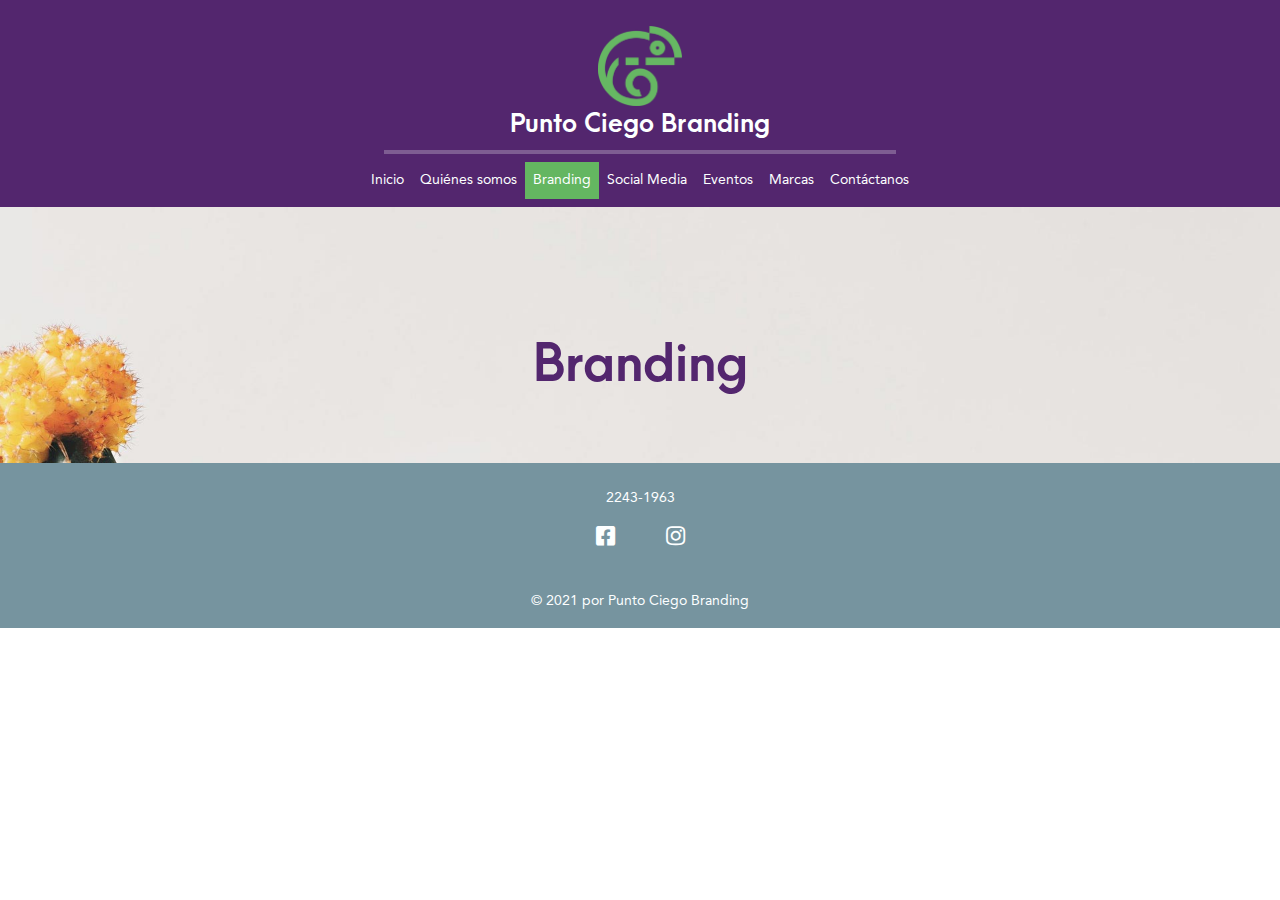
==== branding.html @ 0383263a "Add files via upload" ====
<!doctype html>
<html>
<head>
<meta charset="utf-8">
<title>Branding - Punto Ciego Branding</title>
<link href="css/bootstrap.min.css" rel="stylesheet">
<link href="css/bootstrap-custom.css" rel="stylesheet">
<link href="https://cdnjs.cloudflare.com/ajax/libs/font-awesome/5.12.1/css/all.min.css" rel="stylesheet">
<link href="css/animate.css" rel="stylesheet">
<link href="css/jquery.fancybox.min.css" rel="stylesheet">
<link href="css/style.css" rel="stylesheet">
</head>

<body>
	
	<header class="header-area">
		<a href="index.html"><img src="img/Logo punto ciego PNG transparente.png" alt="Logo Punto Ciego"></a>
		<h1>Punto Ciego Branding</h1>
		<hr class="line">
    <!-- Navigation -->
	<nav class="navbar navbar-expand-lg">
			<div class="container">
			  <button class="navbar-toggler" type="button" data-bs-toggle="collapse" data-bs-target="#navbar" aria-controls="navbar" aria-expanded="false" aria-label="Toggle navigation">
				<span class="navbar-toggler-icon"></span>
			  </button>

			  <div class="collapse navbar-collapse" id="navbar">
				<ul class="navbar-nav ms-auto">
				  <li class="nav-item">
					<a class="nav-link" href="index.html">Inicio</a>
				  </li>
				  <li class="nav-item">
					<a class="nav-link" href="quienessomos.html">Quiénes somos</a>
				  </li>
				  <li class="nav-item active">
					<a class="nav-link active" href="branding.html">Branding</a>
				  </li>
					<li class="nav-item">
					<a class="nav-link" href="socialmedia.html">Social Media</a>
				  </li>
					<li class="nav-item">
					<a class="nav-link" href="eventos.html">Eventos</a>
				  </li>
					<li class="nav-item">
					<a class="nav-link" href="marcas.html">Marcas</a>
				  </li>

				  <li class="nav-item">
					<a class="nav-link" href="contacto.html">Contáctanos</a>
				  </li>
				</ul>
			  </div>
			</div>
		</nav>
	</header>
	
	<section id="hero">
		<div class="container">
			<h1 class="titulo1">Branding</h1>		
		</div>
	</section>
	
	<footer>
		<div class="container">
		<div class="row">
					
			<article class="col-lg-12 col-sm-12 col-12" id="redes">
				<p>2243-1963</p>
				<ul class="list-icon list-unstyled">
					<li><a href="https://facebook.com" target="_blank"><i class="fab fa-facebook-square"></i></a></li>
					<li><a href="https://www.instagram.com/?hl=es-la" target="_blank"><i class="fab fa-instagram"></i></a></li>
				</ul>
				<p>&copy; 2021 por Punto Ciego Branding</p>
			</article>
			
		</div>
		</div>	
	</footer>	
	
	<script src="js/jquery.min.js"></script>
	<script src="js/bootstrap.min.js"></script>
	<script src="js/jquery.fancybox.min.js"></script>
	<script src="js/wow.min.js"></script>
	<script>
		new WOW().init();
  	</script>
	
</body>
</html>
---- css/style.css ----
@font-face {
    font-family: 'AvenirStd';
    src: url("../fonts/AvenirLTStd-Roman.otf") format('OpenType');
}

@font-face {
    font-family: 'Arca';
    src: url("../fonts/ArcaMajora3-Bold.otf") format('OpenType');
}

@font-face {
    font-family: 'ltc';
    src: url("../fonts/ltc-twentieth-century-w00.ttf") format('TrueType');
}

:root{
	--color-morado:#53266E;
	--color-blanco:#FDFFFF;
	--color-negro:#020402;
	--color-verde:#64B661;
	--color-azul:#76949F;
}

body{
	color:var(--color-negro);
	font-family: 'AvenirStd';
	font-size: 14px;
}

.titulo1{
	font-family: 'Arca';
	color: var(--color-morado);
	font-size: 40px;
	text-align: center;	
}

.titulo2{
	font-family: 'Arca';
	color: var(--color-blanco);
}

.titulo3{
	font-family: 'Arca';
	color: var(--color-blanco);
	font-size: 16px;
}

.titulo4{
	color: var(--color-verde);
	font-family: 'Arca';
}


header{
	background-color: var(--color-morado);
	color: var(--color-blanco);
	text-align: center;
	padding: 2% 0 0 0;
}

header h1{
	font-size: 25px;
	padding: 3px 0;
	font-family: 'Arca';
}

hr{
	margin: 0 30%;
	border: 2px solid;
}

.navbar{
    z-index: 2;
    width: 100%;
    text-align: center;
	background-color: var(--color-morado);
}

.navbar ul{
	width: auto;
    float: none;
    display: flex;
    margin: 0 auto;
}

.nav-link{
	color: var(--color-blanco);
}

.nav-link:hover{
	background-color: var(--color-azul);
	color: var(--color-blanco);
}

nav .active{
	background-color: var(--color-verde);
}

header img{
	height: 80px;
}

#intro{
	padding: 1% 0;
	text-align: center;
	color: var(--color-negro);
}

#intro h2{
	color: var(--color-verde);
	margin: 35% 20% 0 20%;
	font-family: 'Arca';
}

#intro p{
	margin: 5% 20% 0 20%;
}


#hero{
	background-image: url("../img/full-2.jpg");
	background-position: top center;
	background-size: cover;
	padding: 10% 0;
	color:var(--color-moradoo);
	height: 200px;
}

#hero h1,
#hero-slides h1{
	font-size: 50px;
	margin-bottom: 20px;
	font-weight: 300;
	color:var(--color-morado);
}
#hero h3,
#hero-slides h3{
	font-size: 24px;
	margin-bottom: 40px;
	font-weight: 300;
	color:var(--color-morado);
}

#hero .btn-light,
#hero-slides .btn-light{
	background-color: transparent;
	border: 2px solid #939393;
	padding: 10px 20px;
	text-transform: uppercase;
	color: var(--color-morado);
	font-size: 14px;
	font-weight: 700;
	margin-bottom: 180px;
}
#hero .btn-light:hover,
#hero-slides .btn-light:hover{
	background-color: var(--color-morado);
	color: var(--color-blanco);
	border-color: var(--color-morado);
}

#mision{
	padding: 5% 0;
	text-align: center;
	color: var(--color-blanco);
	background-color: var(--color-morado);
}

#mision h2{
	margin: 35% 20% 0 20%;
}

#mision p{
	margin: 5% 20% 0 20%;
}

#vision{
	padding: 1% 0;
	text-align: center;
	color: var(--color-blanco);
	background-color: var(--color-morado);
}

#vision h2{
	margin: 35% 20% 0 20%;
}

#vision p{
	margin: 5% 20% 0 20%;
}

#servicios{
	padding: 10% 0;
	text-align: center;
	color: var(--color-blanco);
	background-color: var(--color-morado);
}

#servicios p{
	padding: 0 0 30px 0;
}

#servicios .titulo3{
	padding: 25px 0 0 0;
}

#contacto{
	padding: 5% 0;
	text-align:left;
	color: var(--color-blanco);
	background-color: var(--color-morado);
}

.lista-contacto i{
	width: 50px;
	height: 50px;
	line-height: 50px;
	border-radius: 100%;
	color: var(--color-morado);
	text-align: center;
	display: inline-block;
	background-color: var(--color-blanco);
	font-size: 22px;
	margin-right: 10px;
	margin-bottom: 15px;
}

#contacto .btn{
	background-color: var(--color-verde);
}

footer{
	padding: 2% 0 0 0;
	text-align:center;
	color: var(--color-blanco);
	background-color: var(--color-azul);
}

footer ul{
	display: inline-flex;
}

footer li{
	margin: 0 10px;
}

footer i{
	width: 50px;
	height: 50px;
	line-height: 50px;
	color: var(--color-blanco);
	text-align: center;
	display: inline-block;
	font-size: 22px;
}

#quienes{
	padding: 5% 0;
}
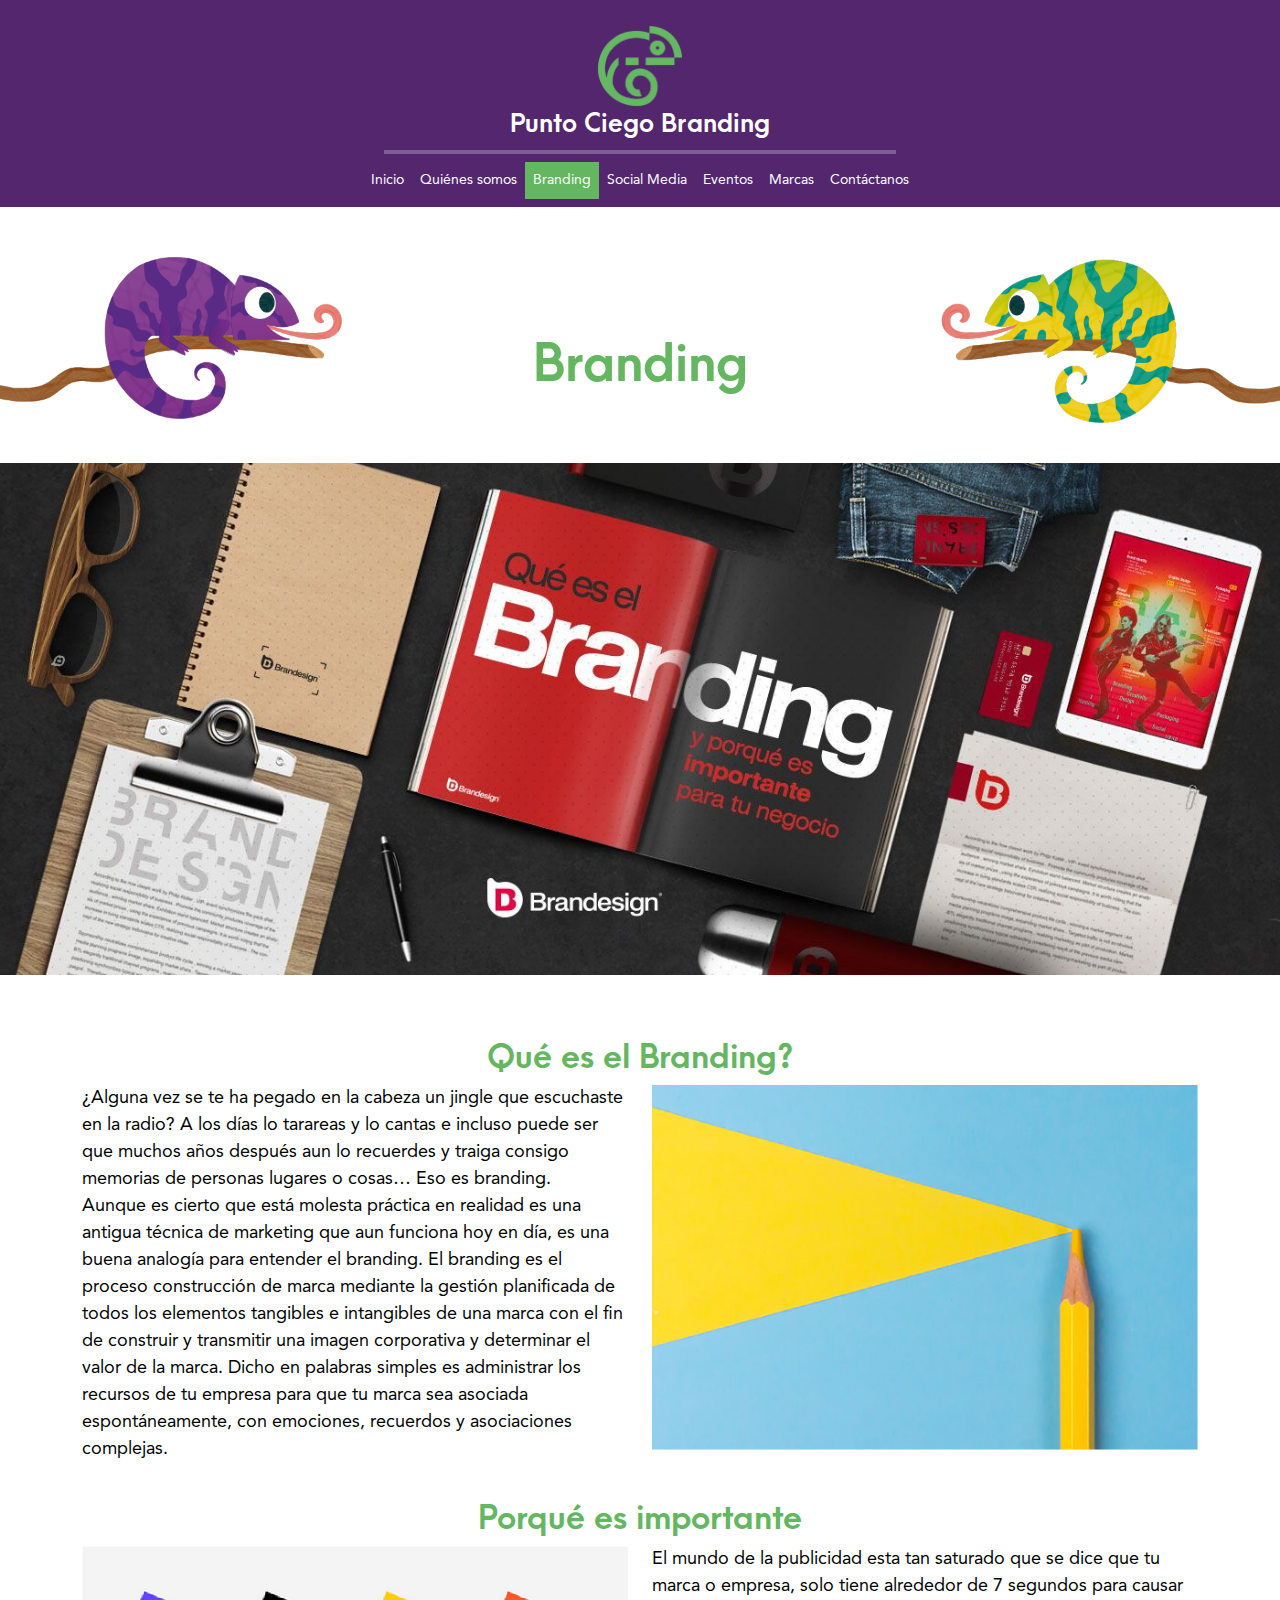
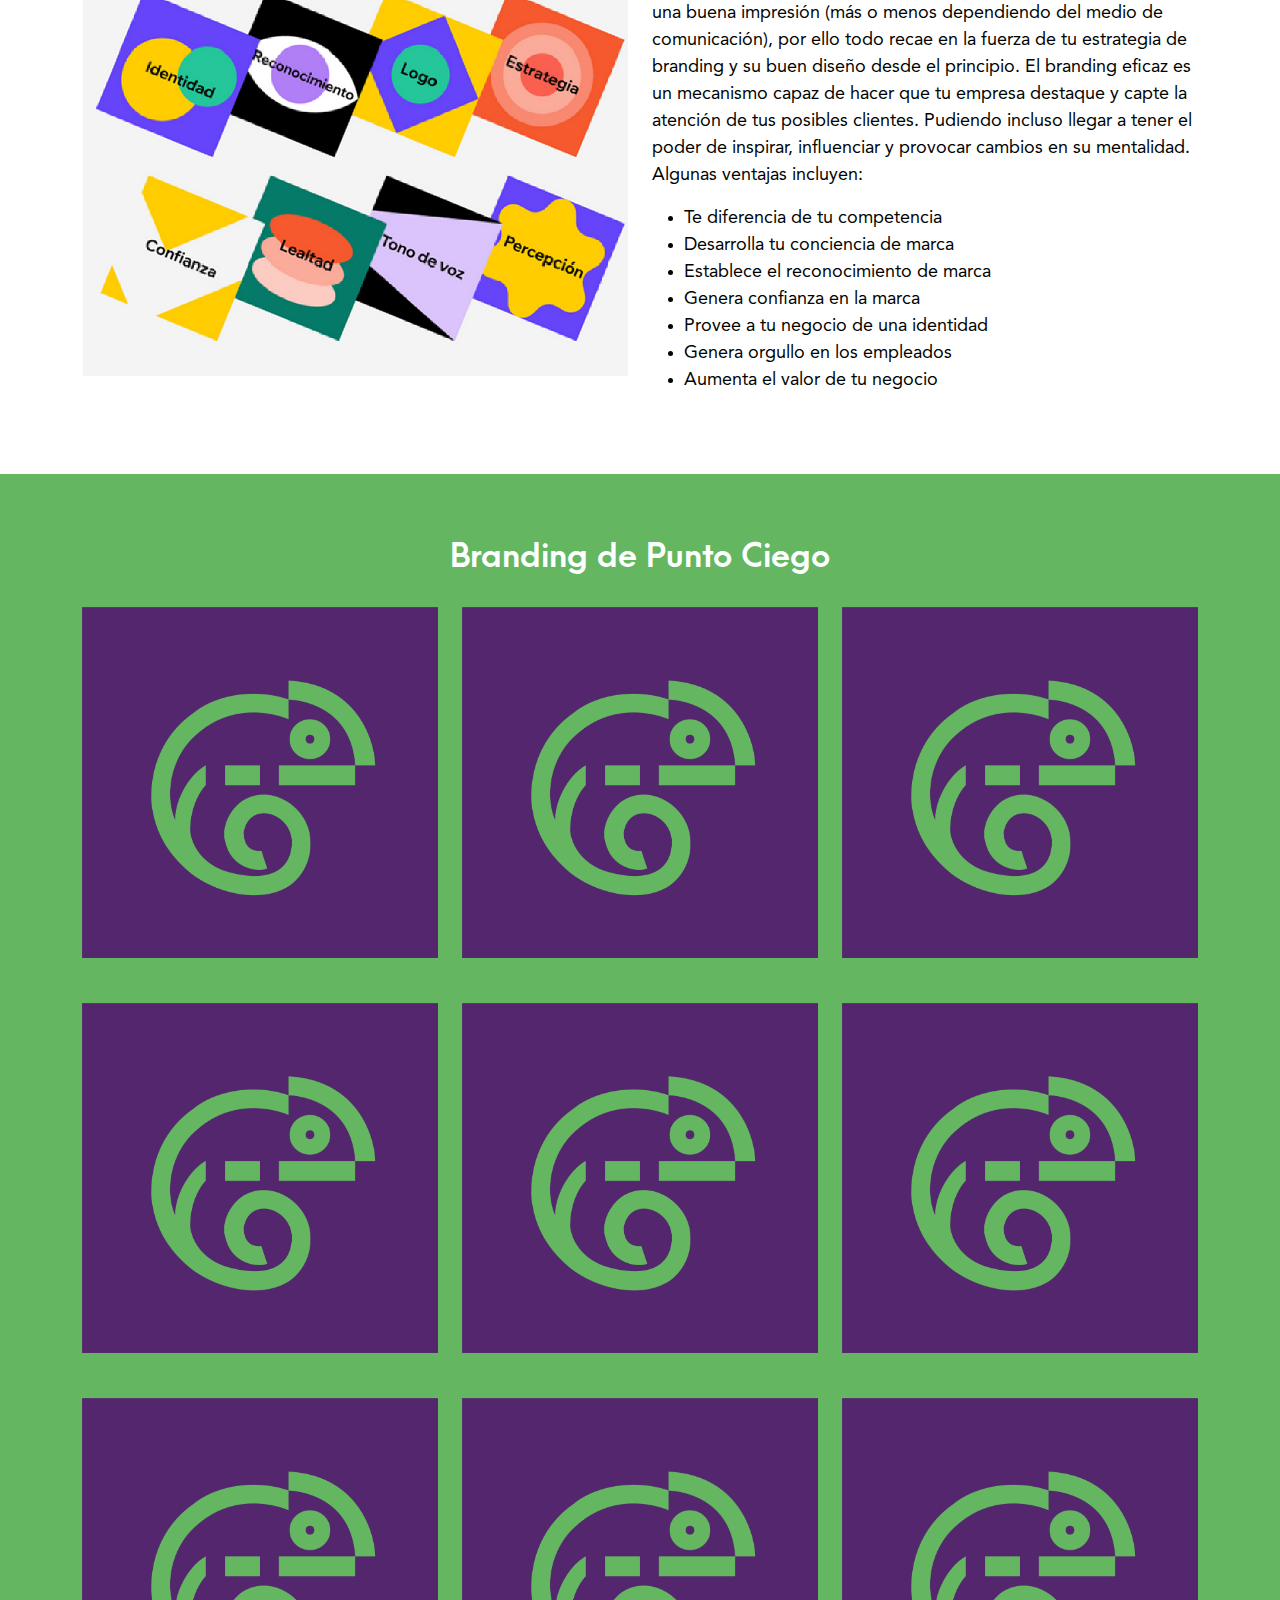
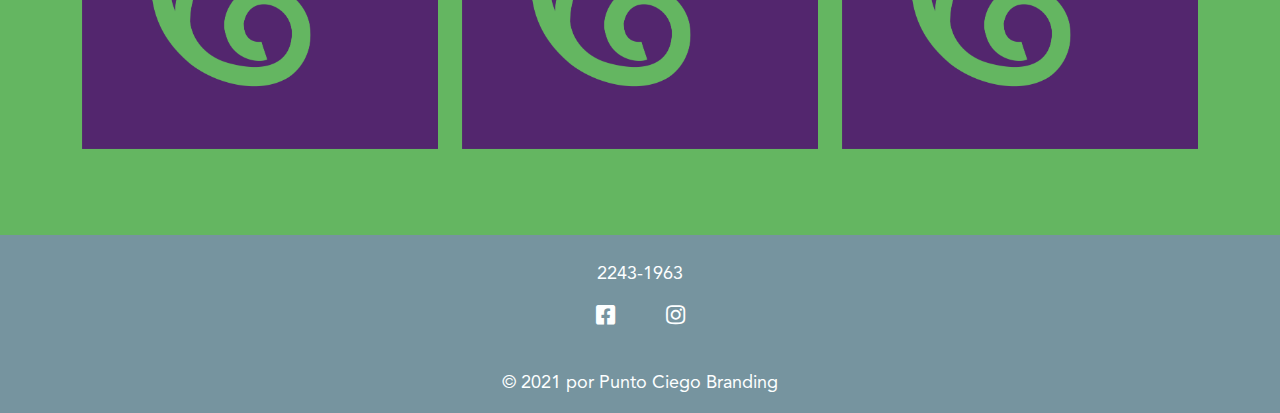
==== commit 466baa37: "Add files via upload" ====
--- a/branding.html
+++ b/branding.html
@@ -21,7 +21,7 @@
 	<nav class="navbar navbar-expand-lg">
 			<div class="container">
 			  <button class="navbar-toggler" type="button" data-bs-toggle="collapse" data-bs-target="#navbar" aria-controls="navbar" aria-expanded="false" aria-label="Toggle navigation">
-				<span class="navbar-toggler-icon"></span>
+				<span class="navbar-toggler-icon navbar-dark"></span>
 			  </button>
 
 			  <div class="collapse navbar-collapse" id="navbar">
@@ -60,6 +60,98 @@
 		</div>
 	</section>
 	
+	<section id="hero5">		
+	</section>
+	
+	<section id="branding">
+		<div class="container">
+			<h2 class="titulo2">Qué es el Branding?</h2>
+				<div class="row">
+				<article class="col-lg-6 col-sm-6 col-12">
+					<p>¿Alguna vez se te ha pegado en la cabeza un jingle que escuchaste en la radio? A los días lo tarareas y lo cantas e incluso puede ser que muchos años después aun lo recuerdes y traiga consigo memorias de personas lugares o cosas… Eso es branding.
+					<br>
+					Aunque es cierto que está molesta práctica en realidad es una antigua técnica de marketing que aun funciona hoy en día, es una buena analogía para entender el branding. El branding es el proceso construcción de marca mediante la gestión planificada de todos los elementos tangibles e intangibles de una marca con el fin de construir y transmitir una imagen corporativa y determinar el valor de la marca. Dicho en palabras simples es administrar los recursos de tu empresa para que tu marca sea asociada espontáneamente, con emociones, recuerdos y asociaciones complejas.
+					</p>
+				</article>
+					
+				<article class="col-lg-6 col-sm-6 col-12">
+					<img src="img/lapizamarillo-12.png" alt="lapiz" class="img-fluid">
+				</article>
+			</div>
+		</div>
+		
+		<div class="container">
+			<br>
+			<h2 class="titulo2">Porqué es importante</h2>
+				<div class="row">
+					
+				<article class="col-lg-6 col-sm-6 col-12">
+					<img src="img/caracteristicas  branding-13.png" alt="caracteristicasbranding" class="img-fluid">
+				</article>
+					
+				<article class="col-lg-6 col-sm-6 col-12">
+					<p>El mundo de la publicidad esta tan saturado que se dice que tu marca o empresa, solo tiene alrededor de 7 segundos para causar una buena impresión (más o menos dependiendo del medio de comunicación), por ello todo recae en la fuerza de tu estrategia de branding y su buen diseño desde el principio. El branding eficaz es un mecanismo capaz de hacer que tu empresa destaque y capte la atención de tus posibles clientes. Pudiendo incluso llegar a tener el poder de inspirar, influenciar y provocar cambios en su mentalidad. Algunas ventajas incluyen:
+					<br>
+					<ul>
+						<li>Te diferencia de tu competencia </li>
+						<li>Desarrolla tu conciencia de marca</li>
+						<li>Establece el reconocimiento de marca</li>
+						<li>Genera confianza en la marca </li>
+						<li>Provee a tu negocio de una identidad</li>
+						<li>Genera orgullo en los empleados</li>
+						<li>Aumenta el valor de tu negocio</li>					
+					</ul>
+					</p>
+				</article>				
+			</div>
+		</div>	
+	</section>
+	
+	<section id="brandingejemplos">
+		<div class="container">
+			<h2 class="titulo2">Branding de Punto Ciego</h2>
+			<div class="row">
+				<article class="col-lg-4 col-sm-4 col-12">
+					<img src="img/Logo Punto  VECTOR.png" class="img-fluid" alt="logo1">
+				</article>
+				<article class="col-lg-4 col-sm-4 col-12">
+					<img src="img/Logo Punto  VECTOR.png" class="img-fluid" alt="logo1">
+				</article>
+				<article class="col-lg-4 col-sm-4 col-12">
+					<img src="img/Logo Punto  VECTOR.png" class="img-fluid" alt="logo1">
+				</article>
+			</div>
+			</div>
+			
+			<div class="container">
+			<div class="row">
+				<article class="col-lg-4 col-sm-4 col-12">
+					<img src="img/Logo Punto  VECTOR.png" class="img-fluid" alt="logo1">
+				</article>
+				<article class="col-lg-4 col-sm-4 col-12">
+					<img src="img/Logo Punto  VECTOR.png" class="img-fluid" alt="logo1">
+				</article>
+				<article class="col-lg-4 col-sm-4 col-12">
+					<img src="img/Logo Punto  VECTOR.png" class="img-fluid" alt="logo1">
+				</article>
+			</div>
+			</div>
+			
+			<div class="container">
+			<div class="row">
+				<article class="col-lg-4 col-sm-4 col-12">
+					<img src="img/Logo Punto  VECTOR.png" class="img-fluid" alt="logo1">
+				</article>
+				<article class="col-lg-4 col-sm-4 col-12">
+					<img src="img/Logo Punto  VECTOR.png" class="img-fluid" alt="logo1">
+				</article>
+				<article class="col-lg-4 col-sm-4 col-12">
+					<img src="img/Logo Punto  VECTOR.png" class="img-fluid" alt="logo1">
+				</article>
+			</div>
+			</div>	
+	</section>
+	
 	<footer>
 		<div class="container">
 		<div class="row">
--- a/css/style.css
+++ b/css/style.css
@@ -27,6 +27,10 @@
 	font-size: 14px;
 }
 
+body p{
+	font-size: 18px;
+}
+
 .titulo1{
 	font-family: 'Arca';
 	color: var(--color-morado);
@@ -36,7 +40,7 @@
 
 .titulo2{
 	font-family: 'Arca';
-	color: var(--color-blanco);
+	color: var(--color-verde);
 }
 
 .titulo3{
@@ -108,7 +112,7 @@
 
 #intro h2{
 	color: var(--color-verde);
-	margin: 35% 20% 0 20%;
+	margin: 25% 20% 0 20%;
 	font-family: 'Arca';
 }
 
@@ -118,20 +122,51 @@
 
 
 #hero{
-	background-image: url("../img/full-2.jpg");
+	background-image: url("../img/banner camaleones-04.png");
 	background-position: top center;
 	background-size: cover;
 	padding: 10% 0;
-	color:var(--color-moradoo);
+	color:var(--color-verde);
 	height: 200px;
+}
+
+#hero2{
+	background-image: url("../img/banner camaleon verde-05.png");
+	background-position: center;
+	background-size: cover;
+	padding: 10% 0;
+	color:var(--color-verde);
+}
+
+#hero3{
+	background-image: url("../img/banner morado camaleon verde-05.png");
+	background-position: center;
+	background-size: cover;
+	padding: 10% 0;
+	color:var(--color-verde);
+}
+
+#hero4{
+	background-position: center;
+	background-size: cover;
+	padding: 10% 0;
+	color:var(--color-blanco);
+}
+
+#hero5{
+	background-image: url("../img/que-es-el-branding-brandesign.jpg");
+	background-position: center;
+	background-size: cover;
+	padding: 20% 0;
+	color:var(--color-blanco);
 }
 
 #hero h1,
 #hero-slides h1{
 	font-size: 50px;
 	margin-bottom: 20px;
-	font-weight: 300;
-	color:var(--color-morado);
+	font-weight: 600;
+	color:var(--color-verde);
 }
 #hero h3,
 #hero-slides h3{
@@ -159,6 +194,34 @@
 	border-color: var(--color-morado);
 }
 
+#introhistoria{
+	padding: 0% 0;
+	text-align: center;
+	color: var(--color-blanco);
+}
+
+#introhistoria .background{
+    background: url("../img/camaleon360 2-01.png");
+    position: relative;
+	width: 100%;
+	height: 500px;
+	background-position: center;
+}
+
+#introhistoria .layer{
+    background-color:rgba(100,182,97,0.8);
+    position: absolute;
+    top: 0;
+    left: 0;
+    width: 100%;
+    height: 100%;
+}
+
+#introhistoria h2{
+	margin-top: 200px;
+	color: var(--color-blanco);
+}
+
 #mision{
 	padding: 5% 0;
 	text-align: center;
@@ -167,7 +230,7 @@
 }
 
 #mision h2{
-	margin: 35% 20% 0 20%;
+	margin: 15% 20% 0 20%;
 }
 
 #mision p{
@@ -175,14 +238,14 @@
 }
 
 #vision{
-	padding: 1% 0;
+	padding: 1% 0 5% 0;
 	text-align: center;
 	color: var(--color-blanco);
 	background-color: var(--color-morado);
 }
 
 #vision h2{
-	margin: 35% 20% 0 20%;
+	margin: 0% 20% 0 20%;
 }
 
 #vision p{
@@ -190,10 +253,10 @@
 }
 
 #servicios{
-	padding: 10% 0;
-	text-align: center;
-	color: var(--color-blanco);
-	background-color: var(--color-morado);
+	padding: 10% 0 0 0;
+	text-align: center;
+	color: var(--color-negro);
+	background-color: var(--color-blanco);
 }
 
 #servicios p{
@@ -204,11 +267,16 @@
 	padding: 25px 0 0 0;
 }
 
+#servicios img{
+	height: 300px;
+}
+
 #contacto{
 	padding: 5% 0;
 	text-align:left;
 	color: var(--color-blanco);
 	background-color: var(--color-morado);
+	font-size: 18px;
 }
 
 .lista-contacto i{
@@ -256,4 +324,59 @@
 
 #quienes{
 	padding: 5% 0;
+}
+
+#quienes span{
+	font-size: 14px;
+	color: var(--color-verde);
+	text-align: center;
+}
+
+#branding{
+	padding: 5% 0;
+}
+
+#branding .titulo2{
+	text-align: center;
+}
+
+#branding li{
+	font-size: 18px;
+}
+
+#brandingejemplos{
+	padding: 5% 0;
+	background-color: var(--color-verde);
+}
+
+#brandingejemplos .titulo2{
+	color: var(--color-blanco);
+	text-align: center;
+}
+
+#brandingejemplos .row{
+	padding: 2% 0;
+}
+
+#marcas{
+	padding: 5% 0;
+}
+
+#marcas .row{
+	padding: 2% 0;
+}
+
+#eventosinfo{
+	padding: 5% 0;
+}
+
+#eventosinfo .titulo2{
+	text-align: center;
+}
+
+#eventosinfo span{
+	font-size: 18px;
+	color: var(--color-verde);
+	text-align: center;
+	font-weight: 600;
 }